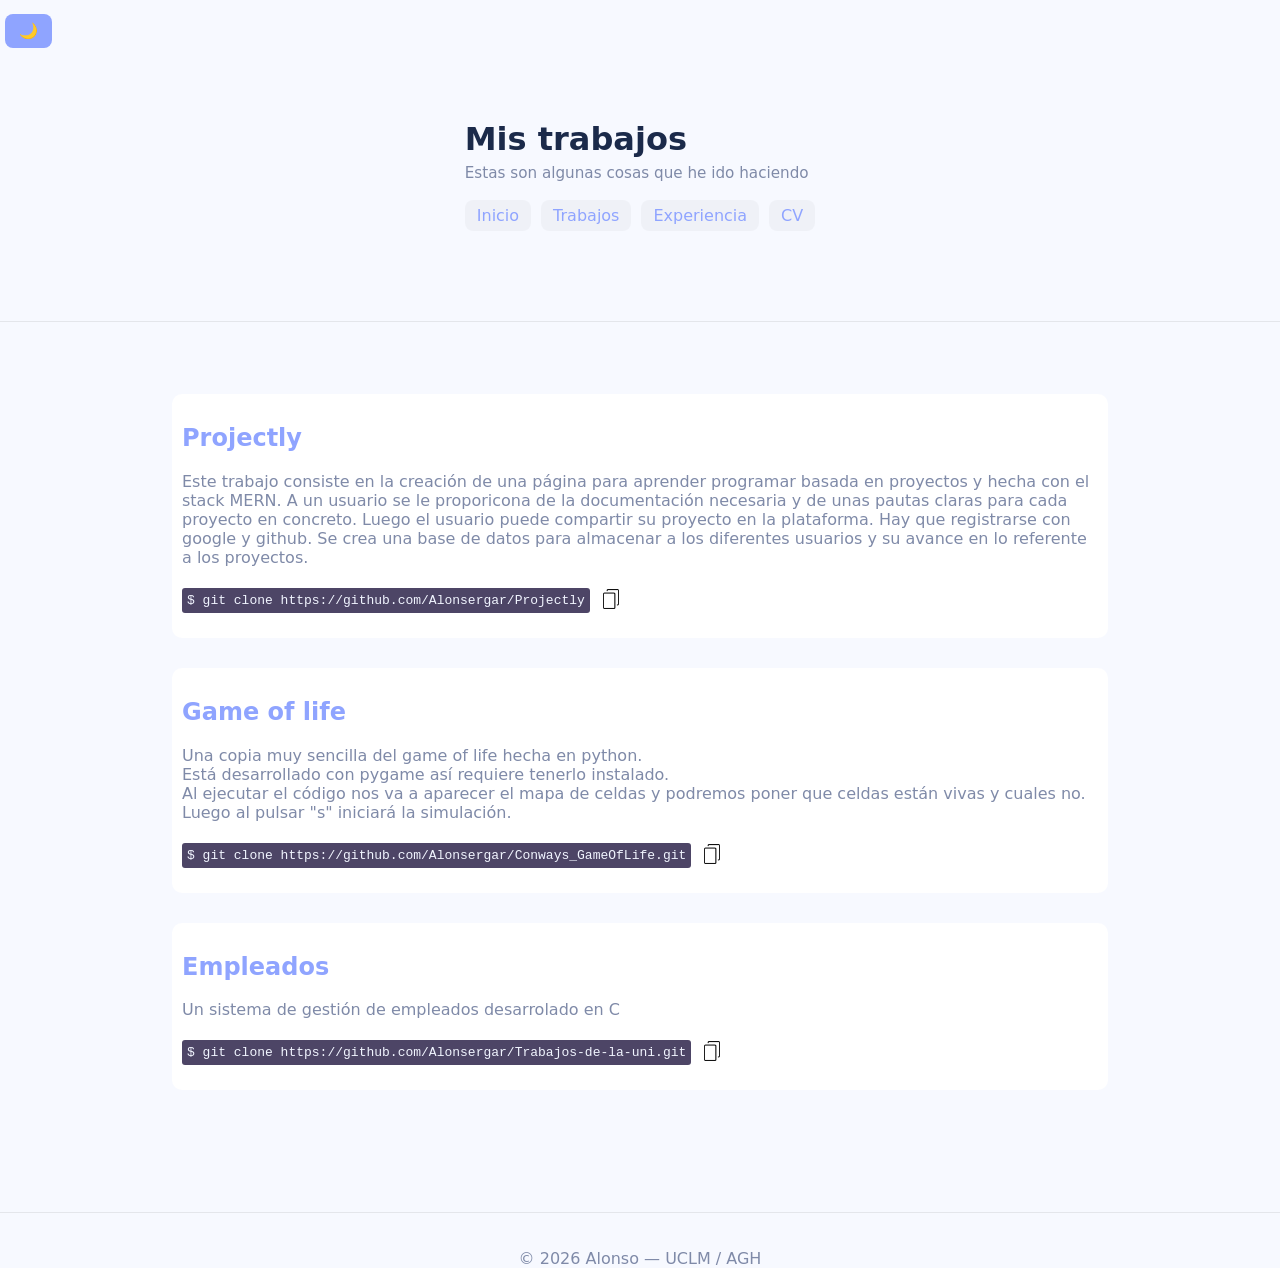
==== docs/trabajos.html @ 81074c5a "crear el apartado de trabajos" ====
<!DOCTYPE html>
<html lang="en">
<head>
  <meta charset="UTF-8" />
  <meta name="viewport" content="width=device-width, initial-scale=1.0" />
  <title>Porfolio Alonso</title>
  <link rel="stylesheet" href="styles.css" />
</head>

<body>
  <button id="themeToggle" class="btn">🌙 </button>
  <header class="site-header">
    <div class="container">
      <h1 class="site-title">Mis trabajos</h1>
      <p class="site-sub">Estas son algunas cosas que he ido haciendo</p>
      <nav class="main-nav">
                    <a href="index.html">Inicio</a>
                    <a href="trabajos.html">Trabajos</a>
                    <a href="">Experiencia</a>
                    <a href="cv.html">CV</a>
      </nav>
     
    </div>
    
  </header>

  <main>
    <div class="container">
      <article class="project">
        <h2>Projectly</h2>
        <p>Este trabajo consiste en la creación de una página para aprender programar basada en proyectos y hecha con el stack MERN. A un usuario se le proporicona de la documentación necesaria y de unas pautas claras para cada proyecto en concreto. Luego el usuario puede compartir su proyecto en la plataforma. Hay que registrarse con google y github. Se crea una base de datos para almacenar a los diferentes usuarios y su avance en lo referente a los proyectos.</p>
        <div class="code-blocks"> 
          <code id="code1">$ git clone https://github.com/Alonsergar/Projectly</code> 
          <button class="copy-clipboard" onclick="click1()"><img src="/images/copy.png" alt="copy to clipboard icon"></button>
          <p class="copytext" id="copy1"></p>
        </div>
       
      </article>
      <article class="project">
        <h2>Game of life</h2>
        <p>Una copia muy sencilla del game of life hecha en python. 
          <br>
          Está desarrollado con pygame así requiere tenerlo instalado.
          <br>
          Al ejecutar el código nos va a aparecer el mapa de celdas y podremos poner que celdas están vivas y cuales no.
          <br>
          Luego al pulsar "s" iniciará la simulación.
        </p>
        <div class="code-blocks"> 
        <code id="code2">$ git clone https://github.com/Alonsergar/Conways_GameOfLife.git</code>
        <button class="copy-clipboard" onclick="click2()"><img src="/images/copy.png" alt="copy to clipboard icon"></button>
        <p class="copytext" id="copy2"></p>
        </div>
      </article>
      <article class="project">
        <h2>Empleados</h2>
        <p>Un sistema de gestión de empleados desarrolado en C</p>
        <div class="code-blocks"> 
        <code id="code3">$ git clone https://github.com/Alonsergar/Trabajos-de-la-uni.git</code>
        <button class="copy-clipboard" onclick="click3()"><img src="/images/copy.png" alt="copy to clipboard icon"></button>
        <p class="copytext" id="copy3"></p>
        </div>
      </article>
    </div>
    
  </main>

  <footer class="site-footer">
    <p>© <span id="year"></span> Alonso — UCLM / AGH</p>
  </footer>

  <script src="script.js"></script>
</body>

</html>
---- docs/styles.css ----
/* variables globales para reutilizar*/
:root{
  --bg: #f7f9ff;
  --surface: #ffffff;
  --card: #f1f5ff;
  --muted: #7f8aa8;
  --accent: #8fa4ff;
  --border: rgba(0, 0, 0, 0.08);
  --text: #1b2a4a;
  --code: #4d4566;
  --clippboard:#f7f9ff;
}

@media (prefers-color-scheme: dark){
    :root{
        --bg: #f7f9ff;
        --surface: #ffffff;
        --card: #f1f5ff;
        --muted: #7f8aa8;
        --accent: #8fa4ff;
        --border: rgba(0, 0, 0, 0.08);
        --text: #1b2a4a;
        --code: #665b86;
        --clippboard:#1b2a4a;
    }
}
/*si cambiamos el tema, queremos qeu se cambien las variabels, en el script pondremos la variable de data-theme y dependiendo del valor que tenga usaremos uno u otro*/

html[data-theme="light"] {
  --bg: #f7f9ff;
  --surface: #ffffff;
  --card: #f1f5ff;
  --muted: #7f8aa8;
  --accent: #8fa4ff;
  --border: rgba(0, 0, 0, 0.08);
  --text: #1b2a4a;
  --code: #4d4566;
  --clippboard:#f7f9ff;
}

html[data-theme="dark"] {
  --bg: #0f172a;
  --surface: #1b273d;
  --card: #1a2336;
  --muted: #9aa8c7;
  --accent: #9fb4ff;
  --border: rgba(255, 255, 255, 0.08);
  --text: #e6f0ff;
  --code: #665b86;
  --clippboard:#1b2a4a;
}

/*Aplicamos a todos los elementos el box_sizing de border box para que a la hora de que se calcule el max width por ejemplo, se ajuste con los bordes, margin... y se mantenga el max widht por mucho que aumentemso el padding o coasa así*/
*{
    box-sizing: border-box;
}

html, body {
  height: 100%;
  margin: 0;
  font-family: Inter, system-ui, -apple-system, sans-serif;
  background: var(--bg);
  color: var(--text);
}

.container {
  max-width: 1000px;
  margin: 40px auto;
  padding: 32px;
}
.site-header{
    padding-bottom: 18px;
    border-bottom: 1px solid var(--border);
    display: flex;
    justify-content: space-between;
    align-items: center;
}
.site-title{
  font-size: 2rem;
  margin: 0;
  font-weight: 600;
}
.site-sub{
  color: var(--muted);
  margin-top: 6px;
  font-size: 0.95rem;
}
.main-nav{
  margin-top: 18px;
  display: flex;
  gap: 10px;
  flex-wrap: wrap;
}

.main-nav a {
  text-decoration: none;
  color: var(--accent);
  padding: 6px 12px;
  border-radius: 8px;
  background: rgba(0, 0, 0, 0.03);
  transition: all 0.2s ease;
  font-weight: 500;
}

.main-nav a:hover {
  background: rgba(0, 0, 0, 0.06);
}

.about-me{
    margin-top: 36px;
}

.description{
    line-height: 1.65;
    color: var(--muted);
}

.cards {
  margin-top: 40px;
  display: grid;
  grid-template-columns: repeat(3, 1fr);
  gap: 20px;
}

.card{
  background: var(--card);
  border: 1px solid var(--border);
  padding: 22px;
  border-radius: 12px;
  transition: transform 0.18s ease, box-shadow 0.18s ease;
}

.card:hover {
  transform: translateY(-3px);
  box-shadow: 0 8px 28px rgba(0, 0, 0, 0.15);
}

.card h3 {
  margin-top: 0;
}

.btn{
  display: inline-block;
  margin-top: 14px;
  padding: 8px 14px;
  border-radius: 8px;
  background: var(--accent);
  color: #0b1020;
  text-decoration: none;
  font-weight: 600;
  font-size: 0.95rem;
  transition: opacity 0.2s ease;
  border: var(--border);
}

.btn:hover {
  opacity: 0.85;
}

.blog{
  margin-top: 50px;
 
}

.blog h2{
  color: var(--text);
}

.blog p{
  color: var(--muted);
}


.blog-a{
  color: var(--accent);
  font-weight: 900;
  text-decoration: none;
}
.blog-a:hover{
  color: var(--text);
  text-decoration: underline;
}
.site-footer {
  margin-top: 60px;
  padding-top: 20px;
  border-top: 1px solid var(--border);
  text-align: center;
  color: var(--muted);
}

/* Responsive */
@media (max-width: 900px) {
  .cards {
    grid-template-columns: 1fr;
  }

  .container {
    padding: 20px;
    margin: 20px auto;
  }
}

#themeToggle{
  margin-left: 5px;
}

code{
  padding: 5px;
  border-radius: 3px;
  color: var(--card);
  background-color: var(--code);
  margin: 5px 5px 5px 0px;
  align-items: center;
  
}

.copy-clipboard img{
  max-width: 20px;
  max-height: 20px;
 
  
}
.copy-clipboard {
  background-color: var(--surface);
  border: none;
}
.copy-clipboard :hover{
  background-color: rgba(0, 0, 0, 0.12);
  border-radius: 5px;
}
.copy-clipboard  :active{
background-color: rgba(0, 0, 0, 0.24);
}

[data-theme="dark"] .copy-clipboard:hover {
  background-color: rgba(255, 255, 255, 0.12);
}

[data-theme="dark"] .copy-clipboard:active {
  background-color: rgba(255, 255, 255, 0.24);
}



.code-blocks{
  display: flex;
}

.project{
background-color: var(--surface);
padding: 10px 10px 20px;
border-radius: 10px;
margin-bottom: 30px;
color: var(--accent);
}
.project p{
  color: var(--muted);
}

.copytext{
  font-size: 11px;
}
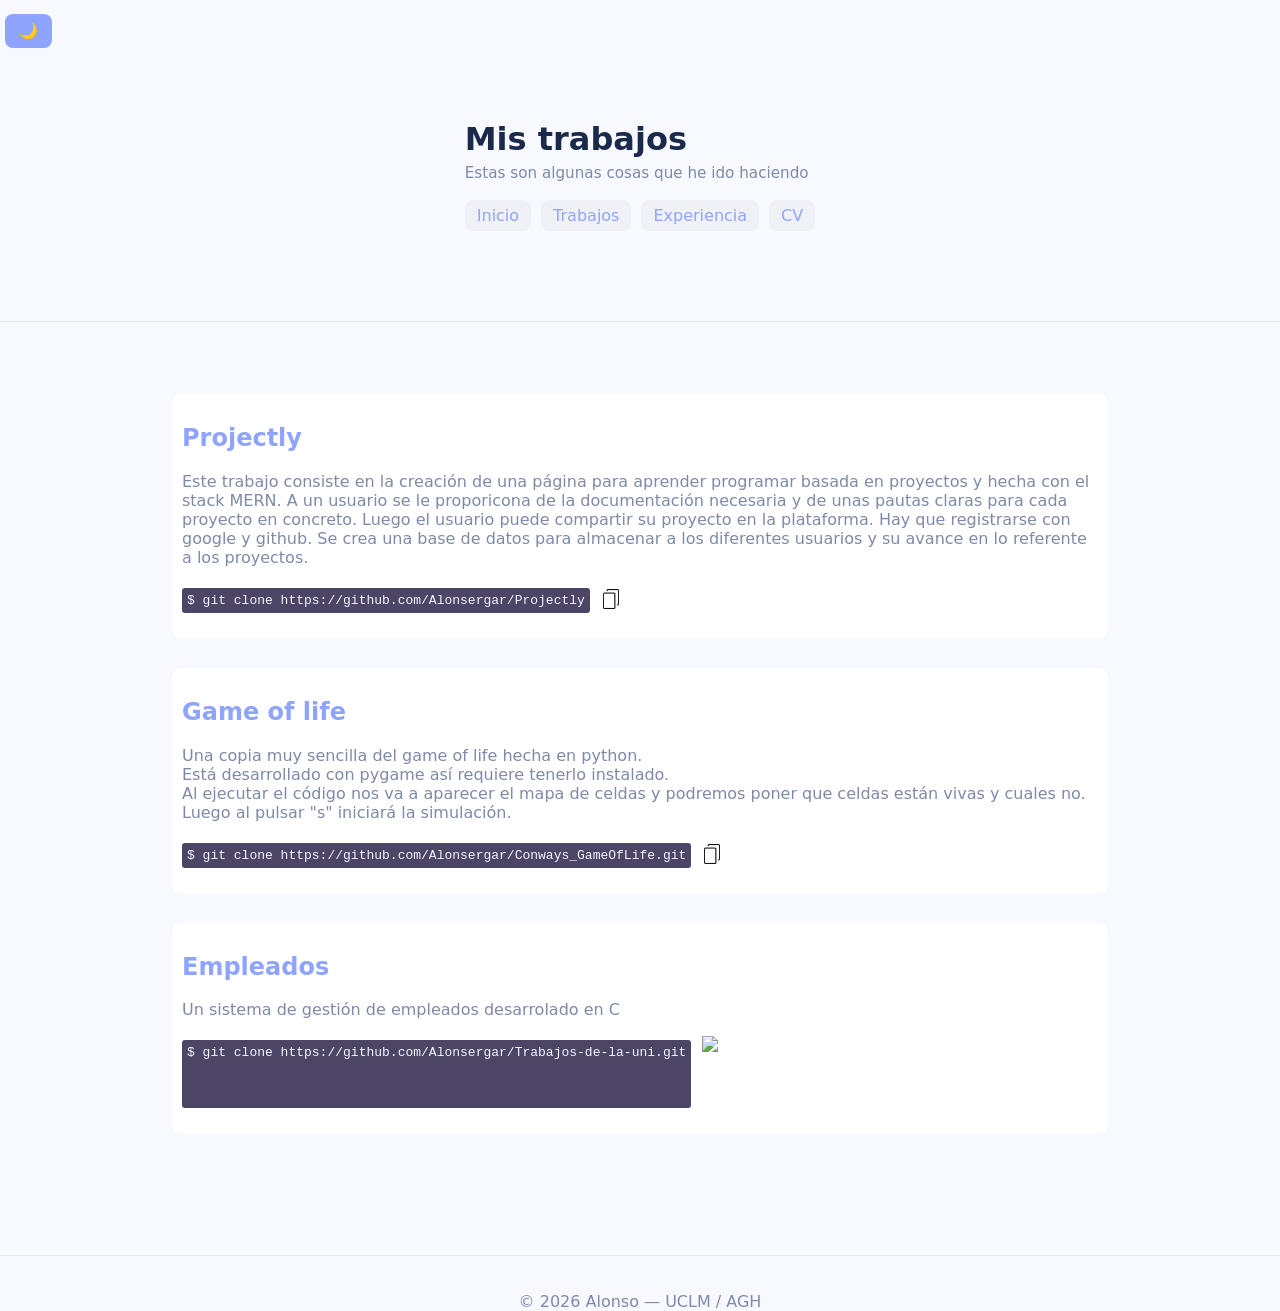
==== commit c1d195ee: "fix images" ====
--- a/docs/trabajos.html
+++ b/docs/trabajos.html
@@ -57,7 +57,7 @@
         <p>Un sistema de gestión de empleados desarrolado en C</p>
         <div class="code-blocks"> 
         <code id="code3">$ git clone https://github.com/Alonsergar/Trabajos-de-la-uni.git</code>
-        <button class="copy-clipboard" onclick="click3()"><img src="/images/copy.png" alt="copy to clipboard icon"></button>
+        <button class="copy-clipboard" onclick="click3()"><img src="images/copy.png" alt="copy to clipboard icon"></button>
         <p class="copytext" id="copy3"></p>
         </div>
       </article>
@@ -66,7 +66,7 @@
   </main>
 
   <footer class="site-footer">
-    <p>© <span id="year"></span> Alonso — UCLM / AGH</p>
+    <p>© <span id="year"></span> Alonso — UCLM / AGH </p>
   </footer>
 
   <script src="script.js"></script>
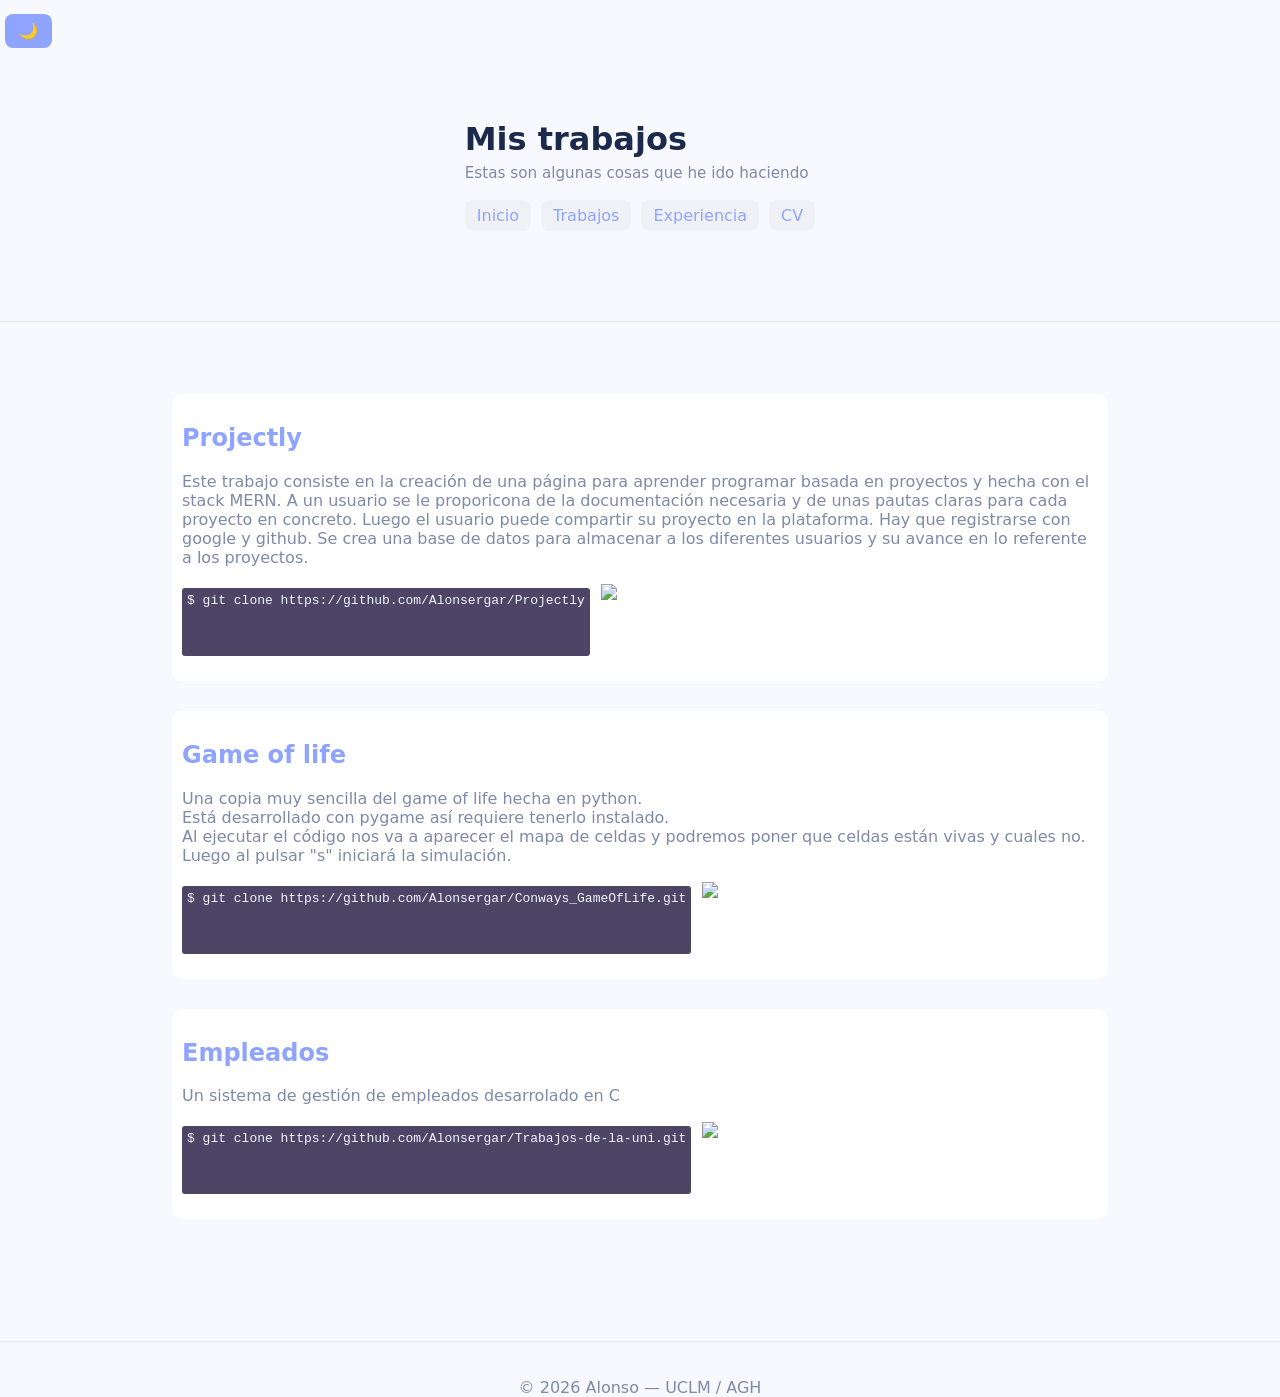
==== commit b7c76915: "fixmoreimages" ====
--- a/docs/trabajos.html
+++ b/docs/trabajos.html
@@ -31,7 +31,7 @@
         <p>Este trabajo consiste en la creación de una página para aprender programar basada en proyectos y hecha con el stack MERN. A un usuario se le proporicona de la documentación necesaria y de unas pautas claras para cada proyecto en concreto. Luego el usuario puede compartir su proyecto en la plataforma. Hay que registrarse con google y github. Se crea una base de datos para almacenar a los diferentes usuarios y su avance en lo referente a los proyectos.</p>
         <div class="code-blocks"> 
           <code id="code1">$ git clone https://github.com/Alonsergar/Projectly</code> 
-          <button class="copy-clipboard" onclick="click1()"><img src="/images/copy.png" alt="copy to clipboard icon"></button>
+          <button class="copy-clipboard" onclick="click1()"><img src="images/copy.png" alt="copy to clipboard icon"></button>
           <p class="copytext" id="copy1"></p>
         </div>
        
@@ -48,7 +48,7 @@
         </p>
         <div class="code-blocks"> 
         <code id="code2">$ git clone https://github.com/Alonsergar/Conways_GameOfLife.git</code>
-        <button class="copy-clipboard" onclick="click2()"><img src="/images/copy.png" alt="copy to clipboard icon"></button>
+        <button class="copy-clipboard" onclick="click2()"><img src="images/copy.png" alt="copy to clipboard icon"></button>
         <p class="copytext" id="copy2"></p>
         </div>
       </article>
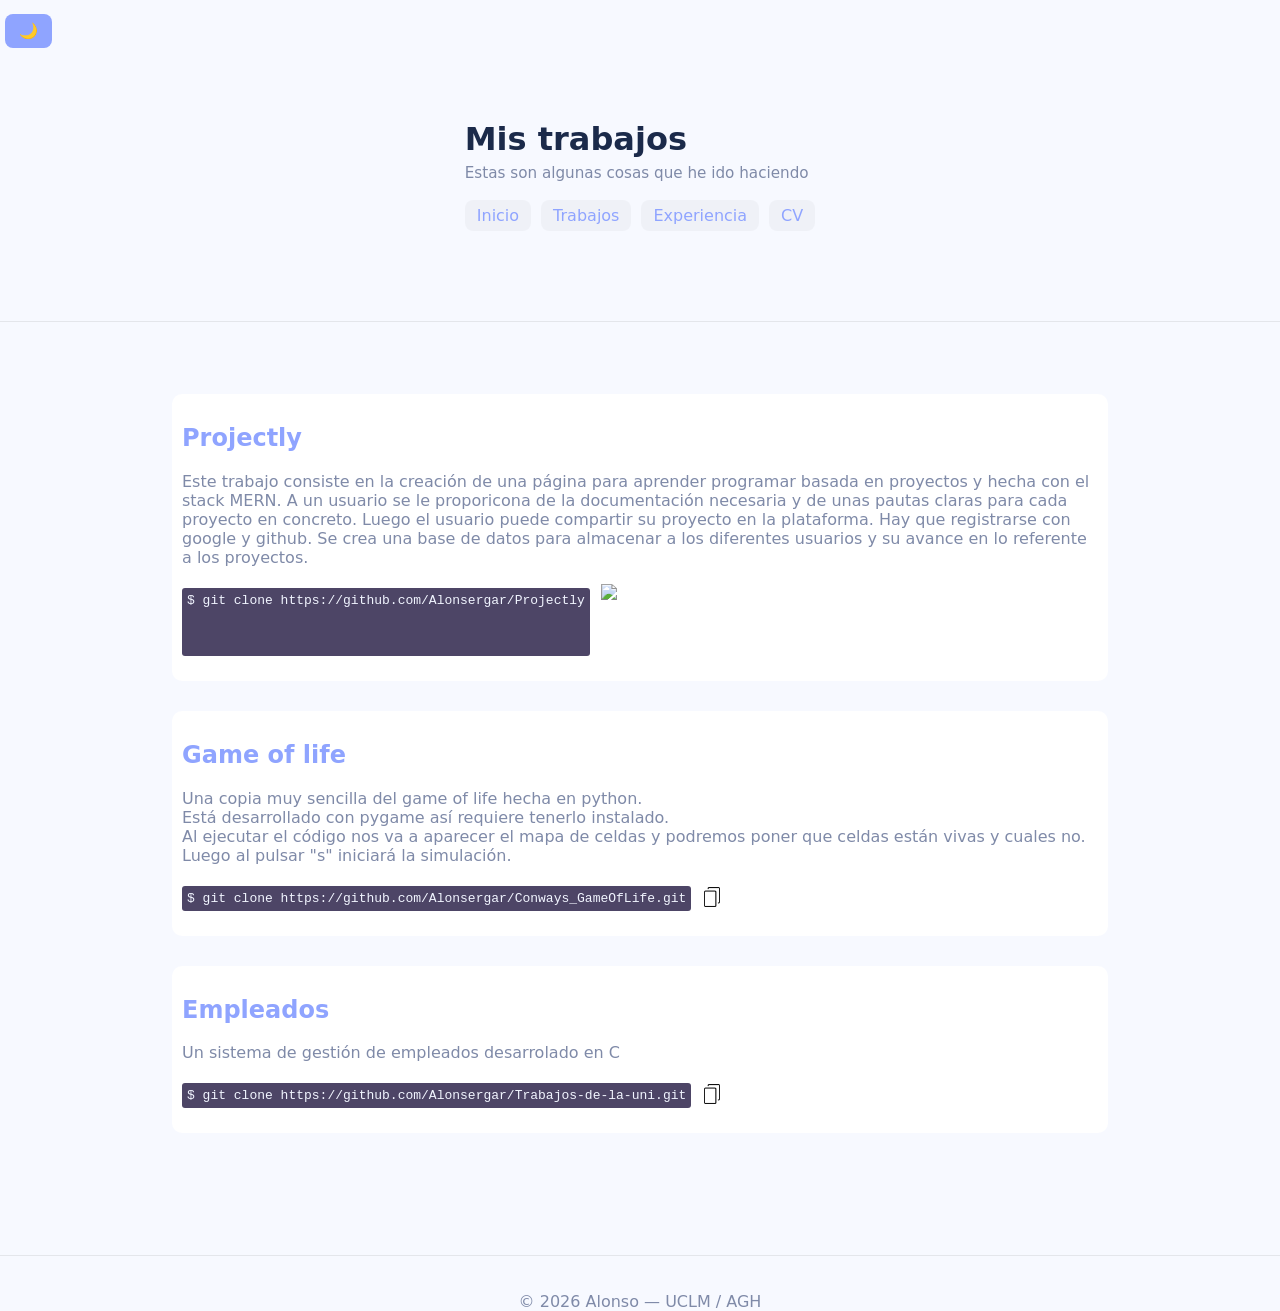
==== commit 575994a0: "work please" ====
--- a/docs/trabajos.html
+++ b/docs/trabajos.html
@@ -48,7 +48,7 @@
         </p>
         <div class="code-blocks"> 
         <code id="code2">$ git clone https://github.com/Alonsergar/Conways_GameOfLife.git</code>
-        <button class="copy-clipboard" onclick="click2()"><img src="images/copy.png" alt="copy to clipboard icon"></button>
+        <button class="copy-clipboard" onclick="click2()"><img src="../images/copy.png" alt="copy to clipboard icon"></button>
         <p class="copytext" id="copy2"></p>
         </div>
       </article>
@@ -57,7 +57,7 @@
         <p>Un sistema de gestión de empleados desarrolado en C</p>
         <div class="code-blocks"> 
         <code id="code3">$ git clone https://github.com/Alonsergar/Trabajos-de-la-uni.git</code>
-        <button class="copy-clipboard" onclick="click3()"><img src="images/copy.png" alt="copy to clipboard icon"></button>
+        <button class="copy-clipboard" onclick="click3()"><img src="../images/copy.png" alt="copy to clipboard icon"></button>
         <p class="copytext" id="copy3"></p>
         </div>
       </article>
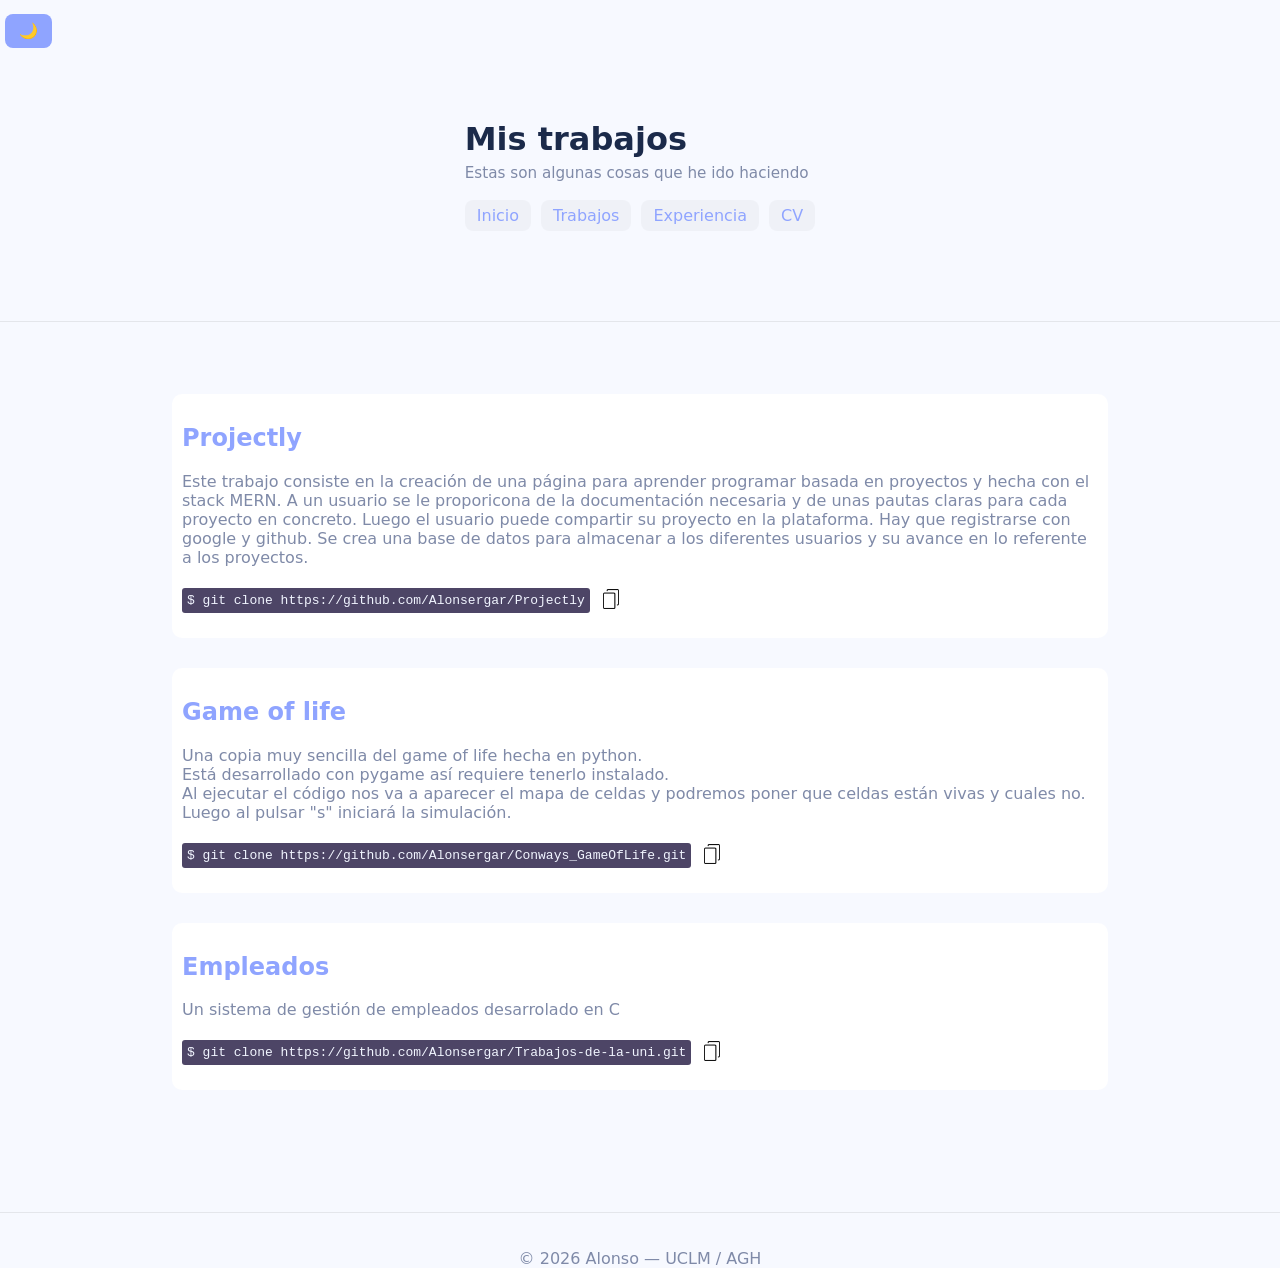
==== commit 4e0efdb7: "ahora funciona de verdad de la buena enserio 100 ya no dan problema lo de las imagenes en serio cree" ====
--- a/docs/trabajos.html
+++ b/docs/trabajos.html
@@ -48,7 +48,7 @@
         </p>
         <div class="code-blocks"> 
         <code id="code2">$ git clone https://github.com/Alonsergar/Conways_GameOfLife.git</code>
-        <button class="copy-clipboard" onclick="click2()"><img src="../images/copy.png" alt="copy to clipboard icon"></button>
+        <button class="copy-clipboard" onclick="click2()"><img src="images/copy.png" alt="copy to clipboard icon"></button>
         <p class="copytext" id="copy2"></p>
         </div>
       </article>
@@ -57,7 +57,7 @@
         <p>Un sistema de gestión de empleados desarrolado en C</p>
         <div class="code-blocks"> 
         <code id="code3">$ git clone https://github.com/Alonsergar/Trabajos-de-la-uni.git</code>
-        <button class="copy-clipboard" onclick="click3()"><img src="../images/copy.png" alt="copy to clipboard icon"></button>
+        <button class="copy-clipboard" onclick="click3()"><img src="images/copy.png" alt="copy to clipboard icon"></button>
         <p class="copytext" id="copy3"></p>
         </div>
       </article>
